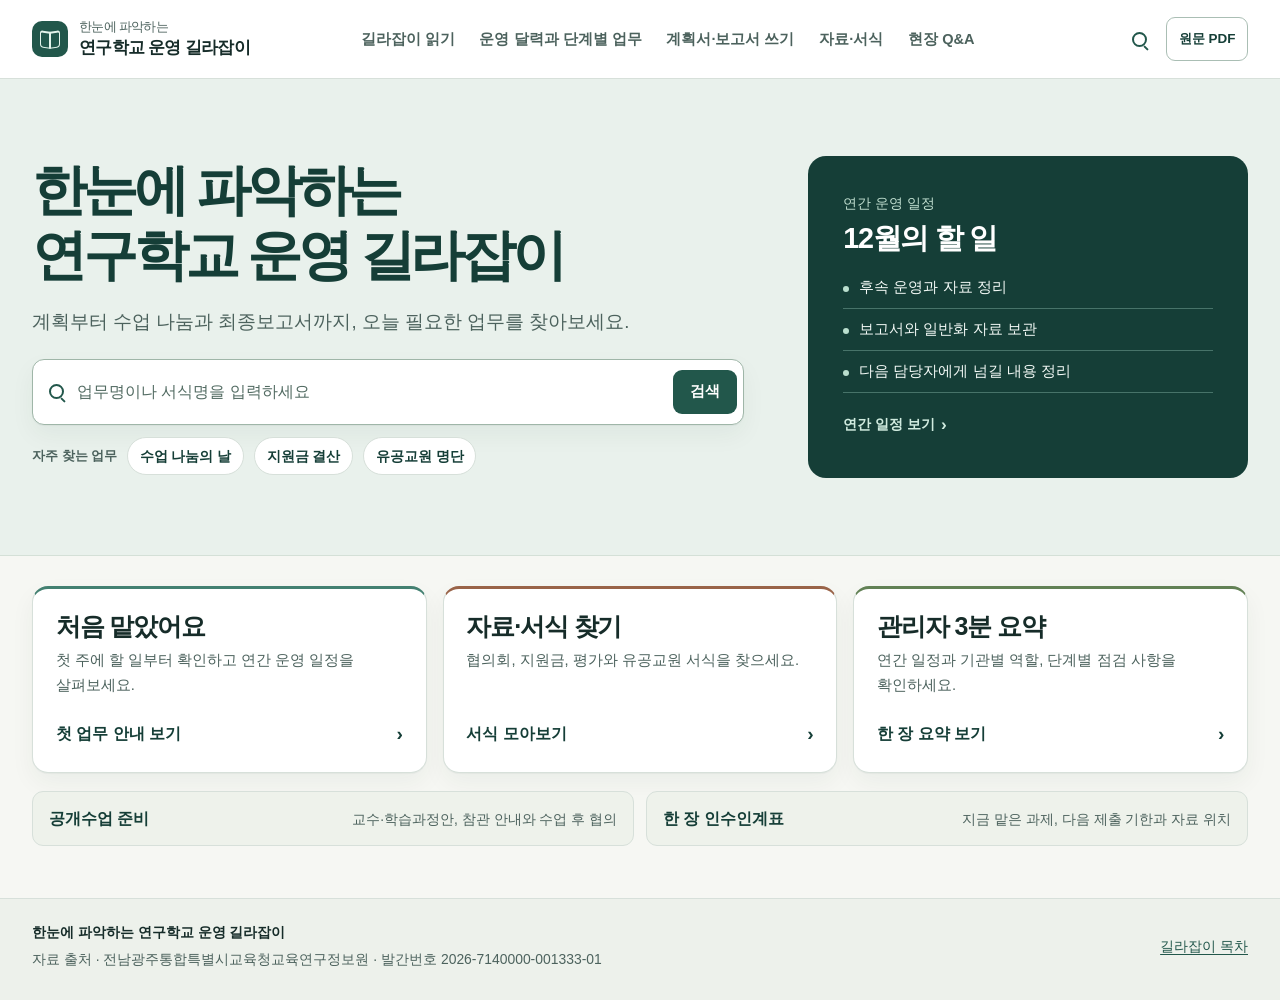
==== docs/index.html @ cdeba056 "Add files via upload" ====
<!doctype html>
<html lang="ko">
<head>
  <meta charset="utf-8">
  <meta name="viewport" content="width=device-width, initial-scale=1">
  <meta name="description" content="연구학교의 계획과 실행, 보고·평가를 위한 실무 안내">
  <title>한눈에 파악하는 연구학교 운영 길라잡이</title>
  <link rel="icon" href="assets/icon.png" type="image/png">
  <link rel="stylesheet" href="assets/site.css">
  <script src="assets/site.js" defer></script>
</head>
<body class="">
  <a class="skip-link" href="#main">본문으로 바로 가기</a>
  <header class="site-header">
    <div class="shell header-inner">
      <a class="brand" href="index.html" aria-label="연구학교 운영 길라잡이 홈">
        <span class="book-mark" aria-hidden="true"></span>
        <span class="brand-wordmark"><small>한눈에 파악하는</small><strong>연구학교 운영 길라잡이</strong></span>
      </a>
      <nav class="primary-nav" aria-label="주 메뉴">
          <a href="read.html#summary">길라잡이 읽기</a>
          <a href="operations.html">운영 달력과 단계별 업무</a>
          <a href="writing.html">계획서·보고서 쓰기</a>
          <a href="forms.html">자료·서식</a>
          <a href="faq.html">현장 Q&amp;A</a>
      </nav>
      <div class="header-actions">
        <a class="header-search" href="search.html" aria-label="웹진 검색"><span class="search-icon" aria-hidden="true"></span></a>
        <a class="button small outline" href="#pdf-info" data-guide-link>원문 PDF</a>
      </div>
    </div>
  </header>
  <main id="main" tabindex="-1">

    <section class="home-hero">
      <div class="shell hero-grid">
        <div class="hero-main">
          <h1>한눈에 파악하는 <span>연구학교 운영 길라잡이</span></h1>
          <p>계획부터 수업 나눔과 최종보고서까지, 오늘 필요한 업무를 찾아보세요.</p>
          <form class="search-form" action="search.html" method="get" role="search">
            <label class="sr-only" for="home-query">검색어</label>
            <span class="search-icon" aria-hidden="true"></span>
            <input type="search" id="home-query" name="q" value="" placeholder="업무명이나 서식명을 입력하세요" required maxlength="120">
            <button type="submit" class="button primary">검색</button>
          </form>
          <div class="quick-searches"><span>자주 찾는 업무</span><div class="inline-links"><a href="operations.html#sharing">수업 나눔의 날</a>
<a href="forms.html#form-3">지원금 결산</a>
<a href="forms.html#form-6">유공교원 명단</a></div></div>
        </div>
        <aside class="month-panel" aria-labelledby="month-title">
          <p class="month-context">연간 운영 일정</p>
          <h2 id="month-title">11월의 할 일</h2>
          <ul class="month-tasks" id="month-tasks">
            <li><a href="operations.html#sharing">수업 나눔의 날 운영과 협의 결과 정리</a></li>
            <li><a href="operations.html#report">최종보고서와 일반화 자료 점검·제출</a></li>
            <li><a href="forms.html#form-3">지원금 최종 결산 보고서 작성</a></li>
          </ul>
          <a class="month-all" href="operations.html">연간 일정 보기 <span aria-hidden="true">›</span></a>
        </aside>
      </div>
    </section>
    <section class="shell home-main" aria-label="이용 목적별 안내">
      <div class="entry-grid">
          <article class="entry-card start">
            <h2>처음 맡았어요</h2><p>첫 주에 할 일부터 확인하고 연간 운영 일정을 살펴보세요.</p><a class="entry-link" href="start.html">첫 업무 안내 보기<span aria-hidden="true">›</span></a>
          </article>
          <article class="entry-card forms">
            <h2>자료·서식 찾기</h2><p>협의회, 지원금, 평가와 유공교원 서식을 찾으세요.</p><a class="entry-link" href="forms.html">서식 모아보기<span aria-hidden="true">›</span></a>
          </article>
          <article class="entry-card overview">
            <h2>관리자 3분 요약</h2><p>연간 일정과 기관별 역할, 단계별 점검 사항을 확인하세요.</p><a class="entry-link" href="overview.html">한 장 요약 보기<span aria-hidden="true">›</span></a>
          </article>
      </div>
      <div class="home-shortcuts">
        <a href="class.html"><strong>공개수업 준비</strong><span>교수·학습과정안, 참관 안내와 수업 후 협의</span></a>
        <a href="handover.html"><strong>한 장 인수인계표</strong><span>지금 맡은 과제, 다음 제출 기한과 자료 위치</span></a>
      </div>
    </section>
  </main>
  <footer class="site-footer">
    <div class="shell footer-inner">
      <div><strong>한눈에 파악하는 연구학교 운영 길라잡이</strong><p>자료 출처 · 전남광주통합특별시교육청교육연구정보원 · 발간번호 2026-7140000-001333-01</p></div>
      <a href="read.html#summary">길라잡이 목차</a>
    </div>
  </footer>
  <dialog id="pdf-info" class="link-dialog" aria-labelledby="pdf-info-title">
    <form method="dialog"><button class="close-button" aria-label="닫기">×</button></form>
    <h2 id="pdf-info-title">원문 PDF</h2>
    <p>원문 PDF의 공개 링크가 준비되면 이 버튼에서 전체 파일을 열 수 있습니다.</p>
    <a class="button primary" href="read.html#summary">길라잡이 본문 읽기</a>
  </dialog>
</body>
</html>
---- docs/assets/site.css ----
:root {
  color-scheme: light;
  --ink: #162c29;
  --muted: #4c625d;
  --green: #22574b;
  --green-deep: #153e37;
  --green-pale: #ebf3ef;
  --background: #f6f7f3;
  --paper: #fff;
  --border: #d7e0da;
  --accent: #a24c32;
  --soft-accent: #fcf0e9;
  --header-height: 78px;
  --radius: 16px;
  --shadow: 0 1px 1px rgb(17 53 45 / 4%), 0 10px 24px rgb(17 53 45 / 5%);
  font-family: "Noto Sans KR", "Noto Sans CJK KR", "Apple SD Gothic Neo", "Malgun Gothic", sans-serif;
  font-size: 100%;
}

* { box-sizing: border-box; }
html { scroll-padding-top: calc(var(--header-height) + 18px); }
body { margin: 0; background: var(--background); color: var(--ink); line-height: 1.7; word-break: keep-all; overflow-wrap: break-word; }
button, input, textarea { font: inherit; }
button, summary { cursor: pointer; }
a { color: var(--green); text-underline-offset: 3px; }
a:hover { color: var(--accent); }
[hidden] { display: none !important; }
:focus-visible { outline: 3px solid #167657; outline-offset: 3px; }
h1, h2, h3, h4 { margin: 0 0 .65em; color: var(--ink); line-height: 1.35; letter-spacing: -.045em; }
h1 { font-size: clamp(2rem, 4.6vw, 3.4rem); }
h2 { font-size: clamp(1.35rem, 2.5vw, 1.75rem); }
h3 { font-size: 1.16rem; }
h4 { font-size: 1.02rem; }
p { margin: .4em 0 1em; }
ul, ol { padding-inline-start: 1.45em; }
li + li { margin-top: .35em; }
img { max-width: 100%; height: auto; }

.shell { width: min(100% - 64px, 1232px); margin-inline: auto; }
.sr-only, .skip-link:not(:focus) { position: absolute; width: 1px; height: 1px; padding: 0; margin: -1px; overflow: hidden; clip-path: inset(50%); white-space: nowrap; border: 0; }
.skip-link { position: fixed; z-index: 10; inset: 12px auto auto 12px; padding: 8px 13px; border-radius: 8px; background: var(--paper); }
main { min-height: 62vh; }

.site-header { position: sticky; top: 0; z-index: 4; background: var(--paper); border-bottom: 1px solid var(--border); }
.header-inner { min-height: var(--header-height); display: grid; grid-template-columns: max-content minmax(0, 1fr) max-content; gap: 24px; align-items: center; }
.brand { display: inline-flex; align-items: center; gap: .7rem; color: var(--ink); text-decoration: none; white-space: nowrap; }
.brand-wordmark { display: grid; line-height: 1.4; letter-spacing: -.045em; }
.brand small { font-size: .79rem; color: var(--muted); }
.brand strong { font-size: 1.04rem; }

.book-mark {
  position: relative;
  flex: 0 0 36px;
  height: 36px;
  border-radius: 10px;
  background: var(--green);
}
.book-mark::before, .book-mark::after {
  position: absolute;
  top: 10px;
  width: 9px;
  height: 14px;
  border: 1.75px solid #e5f4eb;
  border-top-width: 2px;
  content: "";
}
.book-mark::before { left: 8px; border-radius: 3px 1px 1px 3px; transform: skewY(8deg); }
.book-mark::after { right: 8px; border-radius: 1px 3px 3px 1px; transform: skewY(-8deg); }

.primary-nav { display: flex; justify-content: center; gap: clamp(.8rem, 2vw, 1.55rem); }
.primary-nav a { position: relative; padding-block: 1rem; color: var(--muted); font-size: .91rem; font-weight: 700; text-decoration: none; white-space: nowrap; }
.primary-nav a:hover, .primary-nav a[aria-current] { color: var(--green-deep); }
.primary-nav a[aria-current]::after { position: absolute; right: 0; bottom: 6px; left: 0; height: 2px; border-radius: 2px; background: var(--green); content: ""; }
.header-actions { display: flex; align-items: center; gap: 9px; }
.header-search { display: grid; width: 36px; min-height: 44px; place-items: center; }
.search-icon { display: inline-block; position: relative; flex: none; width: 15px; height: 15px; border: 2px solid currentColor; border-radius: 50%; color: var(--green); }
.search-icon::after { position: absolute; bottom: -4px; right: -4px; width: 6px; height: 2px; transform: rotate(45deg); border-radius: 2px; background: currentColor; content: ""; }

.button { display: inline-flex; align-items: center; justify-content: center; min-height: 44px; padding: .58rem 1rem; border: 1px solid transparent; border-radius: 9px; font-weight: 700; font-size: .92rem; line-height: 1.35; text-decoration: none; }
.button.small { padding: .45rem .72rem; white-space: nowrap; font-size: .84rem; }
.button.primary { background: var(--green); color: var(--paper); }
.button.primary:hover { background: var(--green-deep); color: var(--paper); }
.button.secondary { border-color: var(--border); background: var(--paper); color: var(--green-deep); }
.button.outline { border-color: #aabeb4; background: transparent; color: var(--green-deep); }
.button.secondary:hover, .button.outline:hover { border-color: var(--green); background: var(--green-pale); color: var(--green-deep); }
.button-row, .inline-links { display: flex; flex-wrap: wrap; align-items: center; gap: .55rem .65rem; }
.meta { margin: 0 0 .45rem; color: var(--green); font-size: .87rem; font-weight: 700; letter-spacing: -.03em; }
.note { margin: .9rem 0 1.3rem; border-left: 3px solid #96b5a7; background: var(--green-pale); border-radius: 0 .6rem .6rem 0; padding: .8rem 1rem; color: #284b40; font-size: .94rem; }
.source-link { font-size: .93rem; font-weight: 650; }

.home-hero { background: #e9f1ec; border-bottom: 1px solid #d4e0d7; }
.hero-grid { display: grid; grid-template-columns: minmax(0, 1.62fr) minmax(290px, 1fr); gap: min(5vw, 68px); align-items: center; padding-block: clamp(42px, 6vw, 88px); }
.hero-main h1 { margin-bottom: 1.1rem; max-width: 26em; color: var(--green-deep); line-height: 1.18; letter-spacing: -.075em; font-size: clamp(2.25rem, 4.3vw, 3.82rem); }
.hero-main h1 span { display: block; }
.hero-main > p { margin-bottom: 1.35rem; color: var(--muted); font-size: clamp(.99rem, 1.8vw, 1.16rem); }

.search-form { display: flex; align-items: center; gap: .5rem; min-height: 60px; padding: .4rem .42rem .4rem 1rem; border: 1px solid #9fb6a8; border-radius: 12px; background: var(--paper); box-shadow: var(--shadow); }
.search-form input { min-width: 0; flex: 1; padding: .75rem .3rem; border: 0; outline: none; background: transparent; color: var(--ink); }
.search-form input:focus-visible { outline: none; }
.search-form input::placeholder { color: #526b62; }
.search-form:focus-within { outline: 2px solid #3a8468; outline-offset: 2px; }
.search-form .button { min-width: 64px; }
.quick-searches { display: flex; align-items: center; flex-wrap: wrap; gap: .25rem .6rem; margin-top: .8rem; }
.quick-searches > span { color: var(--muted); font-size: .84rem; font-weight: 750; }
.quick-searches a, .page-jumps a { display: inline-flex; align-items: center; min-height: 38px; border: 1px solid var(--border); border-radius: 999px; padding: .26rem .72rem; background: var(--paper); color: var(--green-deep); font-size: .86rem; font-weight: 650; text-decoration: none; }
.quick-searches a:hover, .page-jumps a:hover { border-color: #8aa695; background: var(--green-pale); }

.month-panel { align-self: center; border-radius: 18px; background: var(--green-deep); color: #ebf7f2; padding: clamp(21px, 3vw, 35px); }
.month-context { margin: 0 0 .25rem; color: #c1dfd0; font-size: .9rem; }
.month-panel h2 { margin: 0 0 .56rem; color: var(--paper); font-size: 1.8rem; }
.month-tasks { list-style: none; margin: 0 0 .8rem; padding: 0; }
.month-tasks li { margin: 0; border-bottom: 1px solid #477369; }
.month-tasks a { display: flex; align-items: baseline; gap: .62rem; padding-block: .52rem; color: #f4faf7; font-size: .95rem; line-height: 1.6; text-decoration: none; }
.month-tasks a:hover { color: #fff; text-decoration: underline; }
.month-tasks a::before { width: 6px; height: 6px; flex: none; border-radius: 50%; background: #badfce; content: ""; }
.month-all { display: inline-flex; align-items: center; min-height: 37px; gap: .35rem; color: #d0ebdf; font-size: .9rem; font-weight: 700; text-decoration: none; }
.month-all:hover { color: var(--paper); text-decoration: underline; }
.month-panel :focus-visible { outline-color: #c4f3d8; }

.home-main { padding-block: 30px 52px; }
.entry-grid { display: grid; grid-template-columns: repeat(3,minmax(0,1fr)); gap: 16px; }
.entry-card { display: flex; flex-direction: column; min-height: 175px; padding: 1.32rem 1.42rem 1rem; border: 1px solid var(--border); border-radius: var(--radius); box-shadow: var(--shadow); background: var(--paper); }
.entry-card h2 { font-size: clamp(1.17rem, 2vw, 1.56rem); margin-bottom: .32rem; }
.entry-card p { flex: 1; color: var(--muted); margin: 0 0 .85rem; font-size: .92rem; }
.entry-card.start { border-top: 3px solid #438071; }
.entry-card.forms { border-top: 3px solid #996348; }
.entry-card.overview { border-top: 3px solid #628155; }
.entry-link { display: inline-flex; justify-content: space-between; align-items: center; gap: .4rem; min-height: 44px; font-weight: 750; color: var(--green-deep); text-decoration: none; }
.entry-link span, .month-all span { font-size: 1.2em; }
.entry-link:hover { text-decoration: underline; }
.home-shortcuts { display: grid; grid-template-columns: repeat(2,minmax(0,1fr)); gap: 12px; margin-top: 18px; }
.home-shortcuts a { display: flex; align-items: baseline; flex-wrap: wrap; justify-content: space-between; gap: .15rem .6rem; border: 1px solid var(--border); border-radius: 11px; padding: .8rem 1rem; background: #eef2eb; color: var(--green-deep); text-decoration: none; }
.home-shortcuts a:hover { border-color: #9ab7a7; }
.home-shortcuts span { color: var(--muted); font-size: .86rem; }

.page-hero { border-bottom: 1px solid var(--border); background: var(--green-pale); }
.page-hero-inner { display: flex; align-items: center; justify-content: space-between; flex-wrap: wrap; gap: .8rem; padding-block: clamp(29px, 5.5vw, 62px); }
.page-hero h1 { margin-bottom: .48rem; color: var(--green-deep); letter-spacing: -.065em; }
.page-hero p { max-width: 48em; margin: 0; color: var(--muted); }
.content-shell { padding-block: 24px 62px; }
.narrow-shell { max-width: 842px; }
.page-jumps { margin-bottom: 18px; }
.content-section { margin: 0 0 20px; padding: clamp(16px, 3vw, 32px); background: var(--paper); border: 1px solid var(--border); border-radius: var(--radius); box-shadow: var(--shadow); }
.content-section > :last-child { margin-bottom: 0; }
.inset-section { margin: 1rem 0; padding: 1rem 1.2rem; border-left: 3px solid #96b5a7; border-radius: 0 .65rem .65rem 0; background: var(--green-pale); }
.two-columns { display: grid; grid-template-columns: repeat(2,minmax(0,1fr)); gap: 12px; }
.info-panel { padding: 1rem 1.1rem; border-radius: 11px; background: var(--green-pale); }
.info-panel p { margin-bottom: 0; }
.action-list { display: grid; margin: 1rem 0; gap: .58rem; }
.action-list li { padding-inline-start: .25rem; }
.action-list p { margin: .12rem 0 .4rem; color: var(--muted); }
.item-definitions { margin: .5rem 0; }
.item-definitions > div { padding: .6rem 0; border-bottom: 1px solid var(--border); }
.item-definitions dt { color: var(--green-deep); font-weight: 750; }
.item-definitions dd { margin: .15rem 0; }
.content-section .button-row { margin-top: .85rem; }

.reader-layout { display: grid; grid-template-columns: 253px minmax(0,1fr); gap: 24px; align-items: start; padding-block: 27px 70px; }
.reader-toc { position: sticky; top: calc(var(--header-height) + 18px); z-index: 2; border: 1px solid var(--border); border-radius: var(--radius); background: var(--paper); box-shadow: var(--shadow); }
.toc-desktop { max-height: calc(100dvh - var(--header-height) - 40px); overflow-y: auto; padding: 16px; }
.toc-desktop h2 { margin: 0 0 10px; font-size: 1.1rem; }
.toc-mobile { display: none; }
.toc-list { margin: 0; padding: 0; list-style: none; }
.toc-list li { margin: 0; }
.toc-list a { display: grid; grid-template-columns: minmax(0, 1fr) max-content; align-items: baseline; gap: .5rem; min-height: 44px; padding: .56rem .55rem; border-radius: 8px; color: var(--muted); font-size: .92rem; line-height: 1.5; text-decoration: none; }
.toc-list small { color: inherit; font-size: .8rem; }
.toc-list a:hover, .toc-list a[aria-current] { background: var(--green-pale); color: var(--green-deep); }
.toc-list a[aria-current] { font-weight: 750; }
.reader-content { min-width: 0; }
.reader-chapter { margin-bottom: 20px; padding: clamp(17px, 3.3vw, 37px); border: 1px solid var(--border); border-radius: var(--radius); background: var(--paper); box-shadow: var(--shadow); }
.chapter-heading { padding-bottom: 10px; border-bottom: 1px solid var(--border); }
.chapter-heading h2 { font-size: clamp(1.43rem, 3.3vw, 2rem); }
.chapter-lead { color: var(--muted); }
.source-page { padding-block: 14px 20px; border-bottom: 1px solid var(--border); }
.page-number { color: var(--muted); font-weight: 700; font-size: .81rem; margin-bottom: 9px; }
.source-page h3 { margin-top: .65rem; }
.source-page h4 { margin-top: .9rem; }
.source-page p, .source-page li { line-height: 1.8; }
.source-callout { color: var(--green-deep); background: var(--green-pale); border-radius: 8px; padding: .58rem .8rem; }
.source-steps { padding: .55rem 1rem .55rem 2rem; border-radius: 11px; background: var(--green-pale); }
.source-steps li { padding: .45rem .15rem; }
.source-steps strong { display: block; }
.source-steps span { color: var(--muted); }
.chapter-pagination { display: grid; grid-template-columns: minmax(0, 1fr) minmax(0, 1fr); gap: .65rem; margin-top: 1rem; }
.chapter-pagination .button { text-align: center; }
.appendix-index li { margin-block: .42rem; }
.appendix-index small { color: var(--muted); }

.table-wrap { overflow-x: auto; border: 1px solid var(--border); border-radius: 11px; margin-block: .7rem 1.08rem; }
.table-wrap table { width: 100%; min-width: 650px; border-collapse: collapse; background: var(--paper); font-size: .91rem; line-height: 1.6; }
.table-wrap.compact-table table { min-width: 470px; }
.table-wrap caption { padding: .72rem .9rem; text-align: left; font-weight: 750; color: var(--green-deep); }
.table-wrap thead { background: var(--green-pale); }
.table-wrap th, .table-wrap td { border-top: 1px solid var(--border); padding: .57rem .69rem; vertical-align: top; text-align: left; }
.table-wrap th { font-weight: 750; }
.table-wrap th[scope="row"] { min-width: 6em; }
.table-wrap input[type="checkbox"] { width: 1.25rem; height: 1.25rem; accent-color: var(--green); }
.table-wrap tbody tr:has(input:checked) { background: #e8f5ed; }
.table-wrap[id^="checklist"] td:nth-child(3) { min-width: 16em; }

.forms-grid { display: grid; grid-template-columns: repeat(2,minmax(0,1fr)); gap: 16px; align-items: start; }
.form-card { padding: clamp(16px, 3vw, 25px); border: 1px solid var(--border); border-radius: var(--radius); background: var(--paper); box-shadow: var(--shadow); }
.form-card:target { outline: 2px solid #3b7a63; outline-offset: 2px; }
.form-card h2 { margin-bottom: .48rem; font-size: 1.25rem; }
.form-card > p:not(.meta) { color: var(--muted); }
.form-downloads { display: flex; flex-wrap: wrap; gap: .45rem; margin-bottom: .65rem; }
.form-preview summary { width: fit-content; margin: .2rem 0; min-height: 44px; padding: .48rem .7rem; border: 1px solid var(--border); border-radius: 8px; color: var(--green-deep); font-size: .9rem; font-weight: 700; }
.form-preview summary:hover { background: var(--green-pale); }
.preview-pages { margin-top: .65rem; display: grid; gap: .6rem; }
.preview-pages figure { margin: 0; }
.preview-pages img { display: block; width: 100%; height: auto; border: 1px solid var(--border); border-radius: 8px; }
.preview-pages figcaption { margin-top: .3rem; color: var(--muted); font-size: .83rem; }

.faq-item { border: 1px solid var(--border); border-radius: 10px; margin: .55rem 0; }
.faq-item[open] { border-color: #a4baad; }
.faq-item summary { padding: .8rem .95rem; color: var(--green-deep); font-weight: 750; }
.faq-item summary:hover { background: var(--green-pale); }
.faq-answer { padding: .2rem .95rem .85rem; }
.answer-lead { font-weight: 700; }
.handover-grid { display: grid; grid-template-columns: repeat(2,minmax(0,1fr)); gap: 12px; }
.handover-grid label { display: grid; gap: .3rem; color: var(--green-deep); font-weight: 700; }
textarea { width: 100%; resize: vertical; min-height: 6.2rem; border: 1px solid #aabeb4; border-radius: 8px; padding: .55rem .65rem; background: var(--paper); color: var(--ink); font-weight: 400; }
textarea::placeholder { color: var(--muted); }

.search-shell { max-width: 930px; }
.search-status { margin: 1.1rem 0; color: var(--muted); }
.search-results { margin: 0; padding: 0; list-style: none; }
.search-result { padding: 1rem 1.15rem; margin-bottom: .7rem; border: 1px solid var(--border); border-radius: 12px; background: var(--paper); }
.search-result h2 { margin: .24rem 0; font-size: 1.15rem; }
.search-result h2 a { font-weight: 750; }
.search-result p { margin: 0; color: var(--muted); font-size: .92rem; }
.search-result .meta { color: var(--green-deep); font-size: .82rem; }

.site-footer { padding-block: 22px 28px; border-top: 1px solid var(--border); color: var(--muted); background: #edf1eb; font-size: .87rem; }
.footer-inner { display: flex; justify-content: space-between; align-items: center; gap: .5rem 1.25rem; flex-wrap: wrap; }
.site-footer p { margin: .25rem 0 0; }
.site-footer strong { color: var(--ink); }
.link-dialog { max-width: min(460px, calc(100% - 30px)); border: 1px solid var(--border); border-radius: var(--radius); padding: 1.5rem; color: var(--ink); background: var(--paper); box-shadow: var(--shadow); }
.link-dialog::backdrop { background: rgb(18 45 35 / 55%); }
.link-dialog form { float: right; }
.close-button { width: 40px; min-height: 40px; border: 1px solid var(--border); border-radius: 9px; background: var(--paper); color: var(--green); font-size: 1.2rem; font-weight: 700; }

@media (max-width: 1060px) {
  :root { --header-height: 112px; }
  .shell { width: min(100% - 44px, 1232px); }
  .header-inner { grid-template-columns: 1fr max-content; row-gap: 0; grid-template-rows: 59px minmax(46px, auto); }
  .header-actions { align-self: center; }
  .primary-nav { grid-row: 2; grid-column: 1 / -1; justify-content: flex-start; min-width: 0; overflow-x: auto; scrollbar-width: thin; gap: 1.1rem; }
  .primary-nav a { padding-block: .65rem; }
  .primary-nav a[aria-current]::after { bottom: .25rem; }
}
@media (max-width: 760px) {
  :root { --header-height: 109px; }
  .shell { width: calc(100% - 32px); }
  .hero-grid, .entry-grid, .home-shortcuts, .two-columns, .forms-grid, .handover-grid { grid-template-columns: minmax(0,1fr); }
  .hero-grid { gap: 24px; padding-block: 34px; }
  .hero-main h1 { font-size: clamp(1.95rem, 6.9vw, 3rem); }
  .home-main { padding-block: 20px 35px; }
  .entry-card { min-height: auto; padding: 1rem 1.06rem .6rem; }
  .entry-card p { margin-bottom: .35rem; }
  .entry-grid { gap: 11px; }
  .home-shortcuts { gap: 8px; }
  .reader-layout { display: block; padding-block: 12px 40px; }
  .reader-toc { top: var(--header-height); margin: 0 0 12px; }
  .toc-desktop { display: none; }
  .toc-mobile { display: block; }
  .toc-mobile summary { padding: .55rem .8rem; font-weight: 750; color: var(--green-deep); }
  .toc-mobile nav { max-height: 52dvh; overflow-y: auto; padding: 0 .45rem .55rem; }
  .reader-chapter, .source-page, .table-wrap[id^="checklist"] { scroll-margin-top: 46px; }
  .reader-chapter { margin-bottom: 12px; }
  .chapter-pagination { grid-template-columns: minmax(0,1fr); }
  .chapter-pagination > span:empty { display: none; }
  .content-shell { padding-block: 18px 40px; }
  .form-card { scroll-margin-top: 2px; }
  .site-footer { padding-block: 17px 24px; }
}
@media (max-width: 600px) {
  :root { --header-height: 134px; }
  .header-inner { grid-template-rows: 59px minmax(70px, auto); }
  .primary-nav { flex-wrap: wrap; align-content: center; gap: 0 .8rem; overflow: visible; }
  .primary-nav a { padding-block: .38rem; font-size: .86rem; }
  .primary-nav a[aria-current]::after { bottom: .14rem; }
}
@media (max-width: 365px) {
  .shell { width: calc(100% - 24px); }
  .brand { gap: .4rem; }
  .brand strong { font-size: .92rem; }
  .header-search { display: none; }
  .search-form { padding-left: .68rem; gap: .38rem; }
  .search-form .button { min-width: 50px; padding-inline: .6rem; }
}
@media print {
  @page { size: A4; margin: 12mm; }
  body { background: white; color: black; font-size: 10.5pt; }
  .site-header, .site-footer, .skip-link, .no-print { display: none !important; }
  .print-ready .shell { width: 100%; max-width: none; }
  .print-ready .page-hero { background: white; border-bottom: 1px solid #aaa; }
  .print-ready .page-hero-inner { display: block; padding: 0 0 4mm; }
  .print-ready .page-hero h1 { font-size: 20pt; }
  .print-ready .content-shell { padding-block: 4mm 0; }
  .print-ready .content-section { padding: 0; margin: 0 0 4mm; box-shadow: none; border: 0; }
  .print-ready h2 { font-size: 13pt; }
  .print-ready .table-wrap { overflow: visible; border-radius: 0; }
  .print-ready .table-wrap table { min-width: 0; }
  .print-ready .table-wrap th, .print-ready .table-wrap td { padding: 2mm; }
  .print-ready .two-columns, .print-ready .handover-grid { grid-template-columns: 1fr 1fr; }
  .print-ready textarea { resize: none; min-height: 27mm; }
  .print-ready textarea::placeholder { color: transparent; }
  .print-ready tr, .print-ready .handover-grid label { break-inside: avoid; }
}
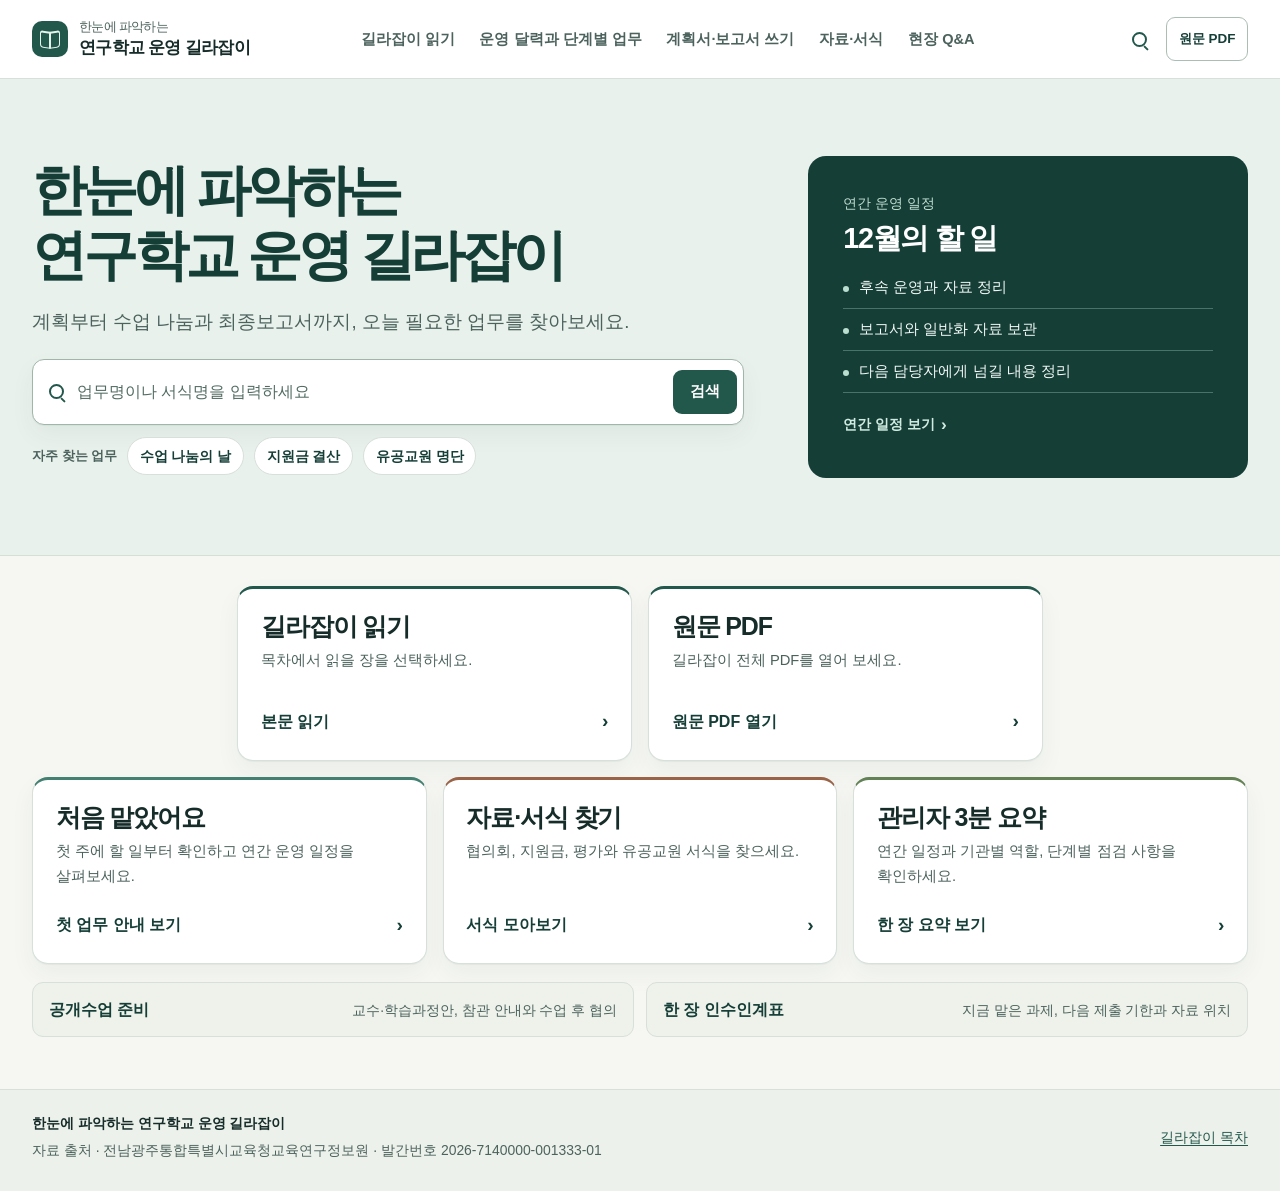
==== commit a198f4a5: "홈에 길라잡이 읽기와 원문 PDF 카드 추가" ====
--- a/docs/index.html
+++ b/docs/index.html
@@ -60,6 +60,18 @@
       </div>
     </section>
     <section class="shell home-main" aria-label="이용 목적별 안내">
+      <div class="entry-grid entry-grid--featured" role="group" aria-label="길라잡이 바로가기">
+        <article class="entry-card">
+          <h2>길라잡이 읽기</h2>
+          <p>목차에서 읽을 장을 선택하세요.</p>
+          <a class="entry-link" href="read.html#summary">본문 읽기<span aria-hidden="true">›</span></a>
+        </article>
+        <article class="entry-card">
+          <h2>원문 PDF</h2>
+          <p>길라잡이 전체 PDF를 열어 보세요.</p>
+          <a class="entry-link" href="#pdf-info" data-guide-link>원문 PDF 열기<span aria-hidden="true">›</span></a>
+        </article>
+      </div>
       <div class="entry-grid">
           <article class="entry-card start">
             <h2>처음 맡았어요</h2><p>첫 주에 할 일부터 확인하고 연간 운영 일정을 살펴보세요.</p><a class="entry-link" href="start.html">첫 업무 안내 보기<span aria-hidden="true">›</span></a>
--- a/docs/assets/site.css
+++ b/docs/assets/site.css
@@ -118,8 +118,14 @@
 .month-panel :focus-visible { outline-color: #c4f3d8; }
 
 .home-main { padding-block: 30px 52px; }
-.entry-grid { display: grid; grid-template-columns: repeat(3,minmax(0,1fr)); gap: 16px; }
+.entry-grid { --entry-gap: 16px; display: grid; grid-template-columns: repeat(3,minmax(0,1fr)); gap: var(--entry-gap); }
+.entry-grid--featured {
+  grid-template-columns: repeat(2,minmax(0,1fr));
+  width: calc((200% - var(--entry-gap)) / 3);
+  margin: 0 auto var(--entry-gap);
+}
 .entry-card { display: flex; flex-direction: column; min-height: 175px; padding: 1.32rem 1.42rem 1rem; border: 1px solid var(--border); border-radius: var(--radius); box-shadow: var(--shadow); background: var(--paper); }
+.entry-grid--featured .entry-card { border-top: 3px solid var(--green); }
 .entry-card h2 { font-size: clamp(1.17rem, 2vw, 1.56rem); margin-bottom: .32rem; }
 .entry-card p { flex: 1; color: var(--muted); margin: 0 0 .85rem; font-size: .92rem; }
 .entry-card.start { border-top: 3px solid #438071; }
@@ -258,7 +264,8 @@
   .home-main { padding-block: 20px 35px; }
   .entry-card { min-height: auto; padding: 1rem 1.06rem .6rem; }
   .entry-card p { margin-bottom: .35rem; }
-  .entry-grid { gap: 11px; }
+  .entry-grid { --entry-gap: 11px; }
+  .entry-grid--featured { grid-template-columns: repeat(2,minmax(0,1fr)); width: 100%; }
   .home-shortcuts { gap: 8px; }
   .reader-layout { display: block; padding-block: 12px 40px; }
   .reader-toc { top: var(--header-height); margin: 0 0 12px; }
@@ -283,6 +290,7 @@
 }
 @media (max-width: 365px) {
   .shell { width: calc(100% - 24px); }
+  .entry-grid--featured { grid-template-columns: minmax(0,1fr); }
   .brand { gap: .4rem; }
   .brand strong { font-size: .92rem; }
   .header-search { display: none; }
